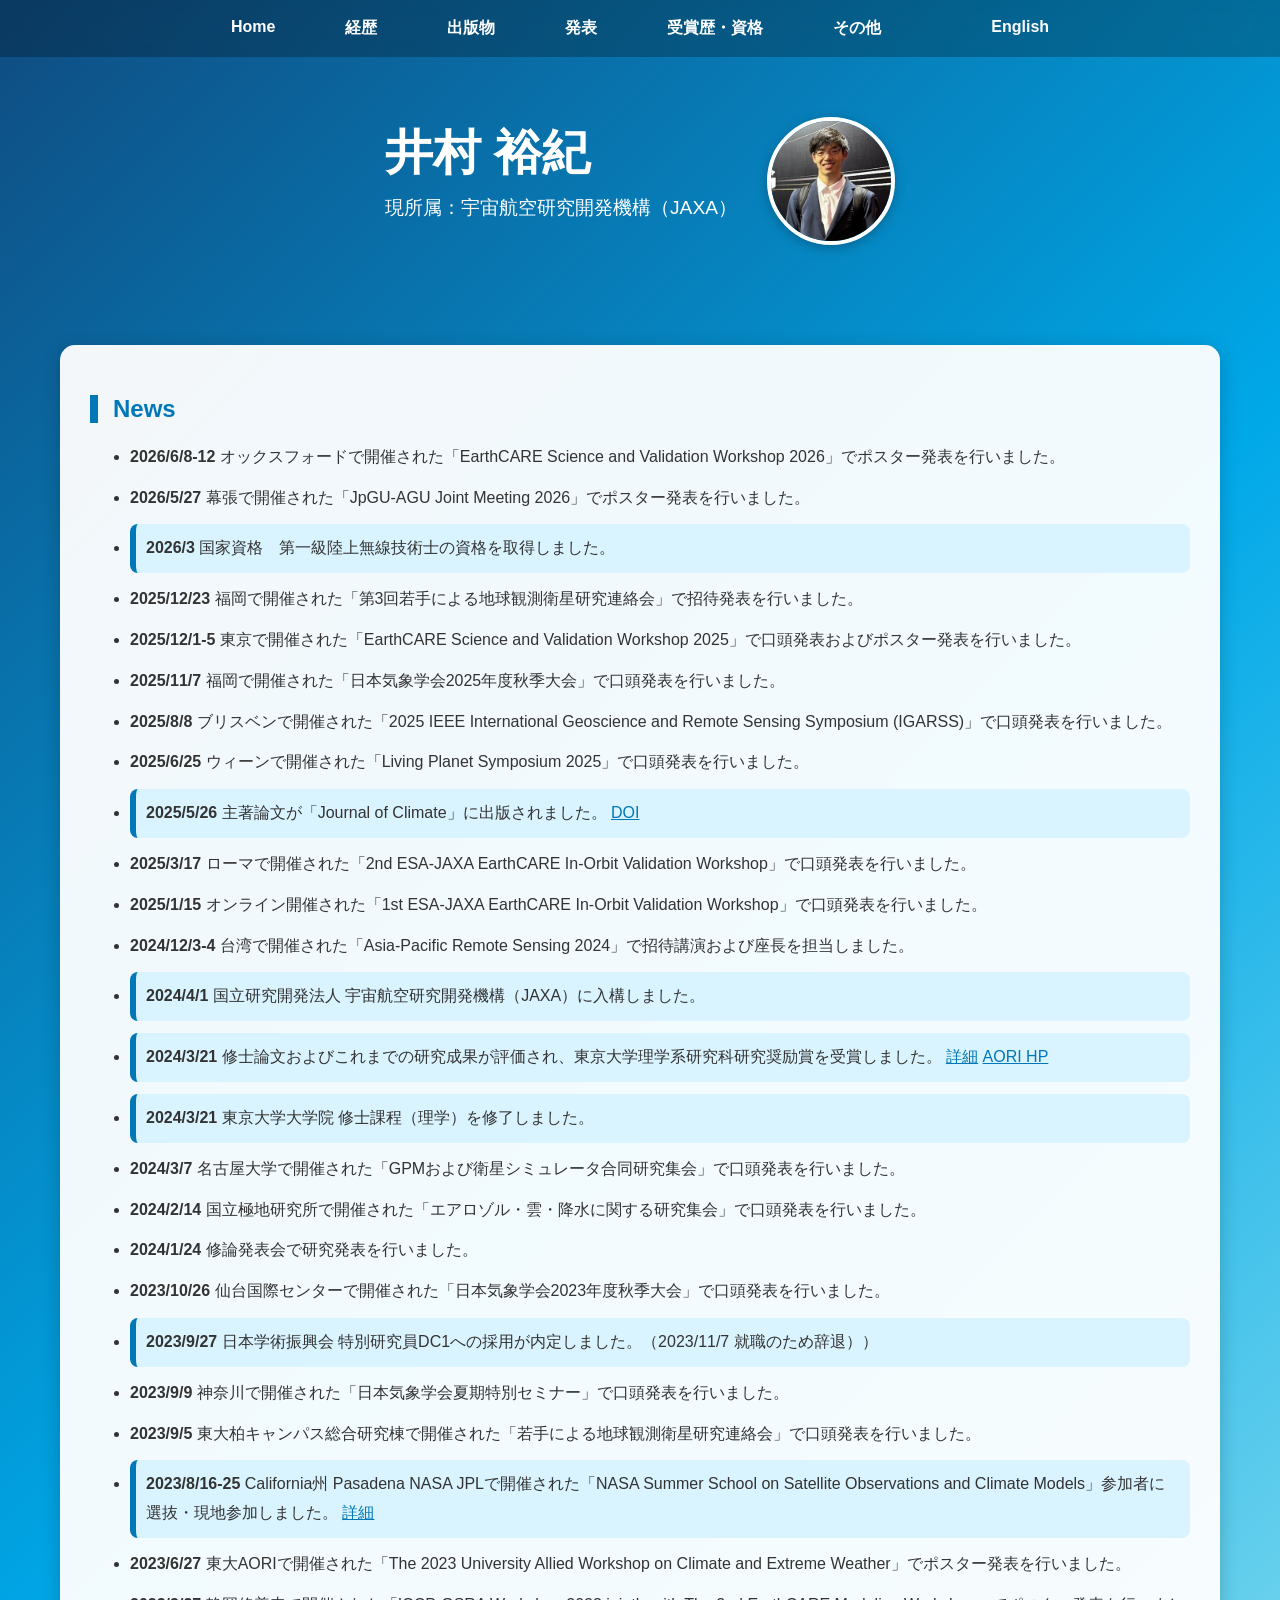
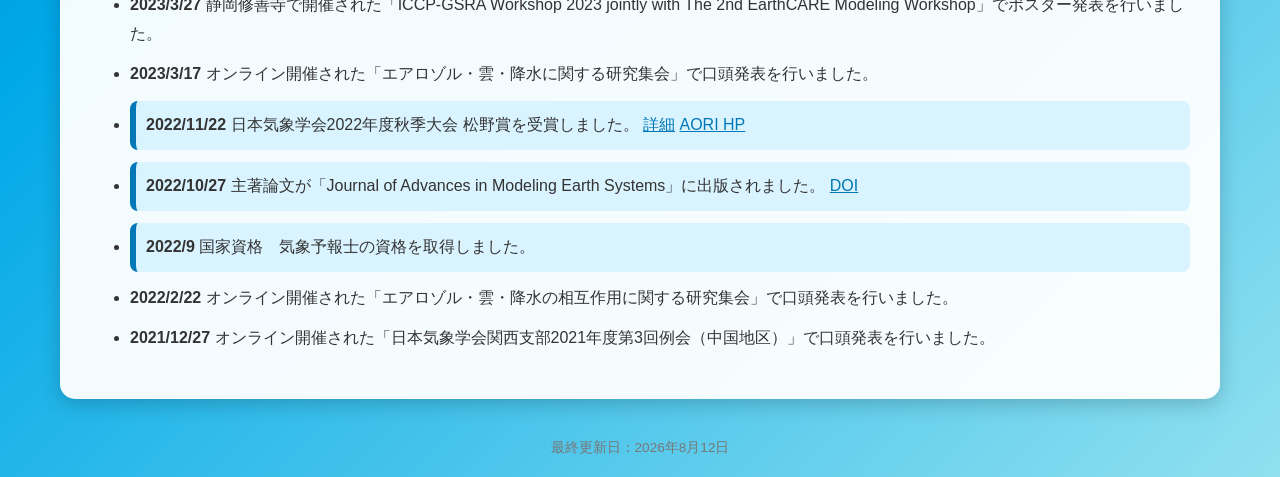
==== index.html @ b9963e09 "Update index.html" ====
<!DOCTYPE html>

<html lang="ja">
<head>
<meta charset="UTF-8">
<title>氏名 | Home</title>

<link rel="stylesheet" href="style.css">

</head>

<body>

<nav>
<ul class="menu">
<li><a href="index.html">Home</a></li>
<li><a href="career.html">経歴</a></li>
<li><a href="publications.html">出版物</a></li>
<li><a href="presentations.html">発表</a></li>
<li><a href="awards.html">受賞歴・資格</a></li>
<li><a href="others.html">その他</a></li>
<li style="margin-left:40px;">
<a href="index_en.html">English</a>
</li>

</ul>
</nav>

<header>
    <div style="
        display:flex;
        justify-content:center;
        align-items:center;
        gap:30px;
        color:white;
    ">

        <div style="text-align:left;">
            <h1 style="
                margin:0;
                font-size:3em;
            ">
                井村 裕紀
            </h1>

            <p style="
                margin-top:10px;
                font-size:1.2em;
            ">
                現所属：宇宙航空研究開発機構（JAXA）
            </p>
        </div>

        <img
            src="profile.jpg"
            alt="Profile Photo"
            style="
                width:120px;
                height:120px;
                object-fit:cover;
                border-radius:50%;
                border:4px solid white;
                box-shadow:0 3px 12px rgba(0,0,0,0.25);
            "
        >

    </div>
</header>

<section id="news">

<h2>News</h2>

<ul>


    
<li><strong>2026/6/8-12</strong> オックスフォードで開催された「EarthCARE Science and Validation Workshop 2026」でポスター発表を行いました。</li>
    
<li><strong>2026/5/27</strong> 幕張で開催された「JpGU-AGU Joint Meeting 2026」でポスター発表を行いました。</li>

<li style="background:#d9f3ff; padding:10px; border-left:6px solid #0077b6; border-radius:8px;">
    <strong>2026/3</strong> 国家資格　第一級陸上無線技術士の資格を取得しました。
</li>

<li><strong>2025/12/23</strong> 福岡で開催された「第3回若手による地球観測衛星研究連絡会」で招待発表を行いました。</li>

<li><strong>2025/12/1-5</strong> 東京で開催された「EarthCARE Science and Validation Workshop 2025」で口頭発表およびポスター発表を行いました。</li>

<li><strong>2025/11/7</strong> 福岡で開催された「日本気象学会2025年度秋季大会」で口頭発表を行いました。</li>
    
<li><strong>2025/8/8</strong> ブリスベンで開催された「2025 IEEE International Geoscience and Remote Sensing Symposium (IGARSS)」で口頭発表を行いました。</li>

<li><strong>2025/6/25</strong> ウィーンで開催された「Living Planet Symposium 2025」で口頭発表を行いました。</li>

<li style="background:#d9f3ff; padding:10px; border-left:6px solid #0077b6; border-radius:8px;">
    <strong>2025/5/26</strong> 主著論文が「Journal of Climate」に出版されました。
    <a href="https://doi.org/10.1175/JCLI-D-24-0335.1" target="_blank">DOI</a>
</li>
    
<li><strong>2025/3/17</strong> ローマで開催された「2nd ESA-JAXA EarthCARE In-Orbit Validation Workshop」で口頭発表を行いました。</li>

<li><strong>2025/1/15</strong> オンライン開催された「1st ESA-JAXA EarthCARE In-Orbit Validation Workshop」で口頭発表を行いました。</li>

<li><strong>2024/12/3-4</strong> 台湾で開催された「Asia-Pacific Remote Sensing 2024」で招待講演および座長を担当しました。</li>

<li style="background:#d9f3ff; padding:10px; border-left:6px solid #0077b6; border-radius:8px;">
    <strong>2024/4/1</strong> 国立研究開発法人 宇宙航空研究開発機構（JAXA）に入構しました。
</li>

<li style="background:#d9f3ff; padding:10px; border-left:6px solid #0077b6; border-radius:8px;">
    <strong>2024/3/21</strong> 修士論文およびこれまでの研究成果が評価され、東京大学理学系研究科研究奨励賞を受賞しました。
    <a href="https://www.s.u-tokyo.ac.jp/ja/info/10252/" target="_blank">詳細</a>
    <a href="https://www.aori.u-tokyo.ac.jp/aori_news/information/2024/20240312.html" target="_blank">AORI HP</a>
</li>

<li style="background:#d9f3ff; padding:10px; border-left:6px solid #0077b6; border-radius:8px;">
    <strong>2024/3/21</strong> 東京大学大学院 修士課程（理学）を修了しました。
</li>

<li><strong>2024/3/7</strong> 名古屋大学で開催された「GPMおよび衛星シミュレータ合同研究集会」で口頭発表を行いました。</li>

<li><strong>2024/2/14</strong> 国立極地研究所で開催された「エアロゾル・雲・降水に関する研究集会」で口頭発表を行いました。</li>

<li><strong>2024/1/24</strong> 修論発表会で研究発表を行いました。</li>

<li><strong>2023/10/26</strong> 仙台国際センターで開催された「日本気象学会2023年度秋季大会」で口頭発表を行いました。</li>

<li style="background:#d9f3ff; padding:10px; border-left:6px solid #0077b6; border-radius:8px;">
    <strong>2023/9/27</strong> 日本学術振興会 特別研究員DC1への採用が内定しました。（2023/11/7 就職のため辞退））
</li>
    
<li><strong>2023/9/9</strong> 神奈川で開催された「日本気象学会夏期特別セミナー」で口頭発表を行いました。</li>

<li><strong>2023/9/5</strong> 東大柏キャンパス総合研究棟で開催された「若手による地球観測衛星研究連絡会」で口頭発表を行いました。</li>

<li style="background:#d9f3ff; padding:10px; border-left:6px solid #0077b6; border-radius:8px;">
    <strong>2023/8/16-25</strong> California州 Pasadena NASA JPLで開催された「NASA Summer School on Satellite Observations and Climate Models」参加者に選抜・現地参加しました。
    <a href="https://climatesciences.jpl.nasa.gov/events/summer-school/archive/index.html" target="_blank">詳細</a>
</li>

<li><strong>2023/6/27</strong> 東大AORIで開催された「The 2023 University Allied Workshop on Climate and Extreme Weather」でポスター発表を行いました。</li>

<li><strong>2023/3/27</strong> 静岡修善寺で開催された「ICCP-GSRA Workshop 2023 jointly with The 2nd EarthCARE Modeling Workshop」でポスター発表を行いました。</li>

<li><strong>2023/3/17</strong> オンライン開催された「エアロゾル・雲・降水に関する研究集会」で口頭発表を行いました。</li>

<li style="background:#d9f3ff; padding:10px; border-left:6px solid #0077b6; border-radius:8px;">
    <strong>2022/11/22</strong> 日本気象学会2022年度秋季大会 松野賞を受賞しました。
    <a href="https://www.metsoc.jp/2022/11/22/30577" target="_blank">詳細</a>
    <a href="https://www.aori.u-tokyo.ac.jp/aori_news/information/2022/20221121.html" target="_blank">AORI HP</a>
</li>

<li style="background:#d9f3ff; padding:10px; border-left:6px solid #0077b6; border-radius:8px;">
    <strong>2022/10/27</strong> 主著論文が「Journal of Advances in Modeling Earth Systems」に出版されました。
    <a href="https://doi.org/10.1029/2022MS003046" target="_blank">DOI</a>
</li>

<li style="background:#d9f3ff; padding:10px; border-left:6px solid #0077b6; border-radius:8px;">
    <strong>2022/9</strong> 国家資格　気象予報士の資格を取得しました。
</li>

<li><strong>2022/2/22</strong> オンライン開催された「エアロゾル・雲・降水の相互作用に関する研究集会」で口頭発表を行いました。</li>
    
<li><strong>2021/12/27</strong> オンライン開催された「日本気象学会関西支部2021年度第3回例会（中国地区）」で口頭発表を行いました。</li>



</ul>

</section>

<footer> <p>最終更新日：2026年8月12日</p> </footer>
    
</body>
</html>
---- style.css ----
body {
    margin: 0;
    font-family: Arial, sans-serif;
    background: linear-gradient(135deg, #0f4c81, #00a8e8, #90e0ef);
    color: #333;
}

nav {
    background: rgba(0,0,0,0.25);
    backdrop-filter: blur(10px);
    position: sticky;
    top: 0;
    z-index: 100;
}

.menu {
    list-style: none;
    margin: 0;
    padding: 0;
    display: flex;
    justify-content: center;
}

.menu li {
    margin: 0;
}

.menu a {
    display: block;
    padding: 18px 35px;
    color: white;
    text-decoration: none;
    font-weight: bold;
}

.menu a:hover {
    background: rgba(255,255,255,0.2);
}

header {
    text-align: center;
    padding: 60px 20px;
    color: white;
}

header h1 {
    font-size: 3em;
    margin-bottom: 10px;
    color: white;
}

header p {
    font-size: 1.2em;
}

#news {
    max-width: 1100px;
    margin: 40px auto;
    background: rgba(255,255,255,0.95);
    padding: 30px;
    border-radius: 15px;
    box-shadow: 0 5px 20px rgba(0,0,0,0.2);
}

#news h2 {
    border-left: 8px solid #0077b6;
    padding-left: 15px;
    color: #0077b6;
}

#news ul {
    line-height: 1.8;
}

#news li {
    margin-bottom: 12px;
}

a {
    color: #0077b6;
}

a:hover {
    text-decoration: underline;
}

.container {
    max-width: 1100px;
    margin: 40px auto;
    background: rgba(255,255,255,0.95);
    padding: 40px;
    border-radius: 15px;
    box-shadow: 0 5px 20px rgba(0,0,0,0.2);
}

.container h1 {
    color: #0077b6;
}

.container h2 {
    border-left: 8px solid #0077b6;
    padding-left: 15px;
    color: #0077b6;
    margin-top: 50px;
    margin-bottom: 25px;
}

.timeline {
    list-style: none;
    padding: 0;
    margin: 0;
    position: relative;
}

.timeline::before {
    content: "";
    position: absolute;
    left: 14px;
    top: 0;
    bottom: 0;
    width: 3px;
    background: #90e0ef;
}

.timeline li {
    position: relative;
    margin-left: 40px;
    margin-bottom: 25px;
    padding: 15px 20px;
    background: #f8fcff;
    border-radius: 10px;
    box-shadow: 0 2px 8px rgba(0,0,0,0.08);
}

.timeline li::before {
    content: "";
    position: absolute;
    left: -33px;
    top: 22px;
    width: 12px;
    height: 12px;
    background: #0077b6;
    border-radius: 50%;
}

.period {
    font-weight: bold;
    color: #0077b6;
}

.lab-box {
    background: white;
    border: 1px solid #d7e9f3;
    border-left: 6px solid #0077b6;
    padding: 20px;
    margin-bottom: 20px;
    border-radius: 12px;
    box-shadow: 0 3px 12px rgba(0,0,0,0.08);
    transition: transform 0.2s;
}

.lab-box:hover {
    transform: translateY(-2px);
}

.page-header {
    text-align: center;
    color: white;
    padding: 50px 20px 30px;
}

.page-header h1 {
    color: white;
    font-size: 3rem;
    margin-bottom: 10px;
}

.page-header p {
    font-size: 1.1rem;
    opacity: 0.95;
}

.publication-list {
    list-style: none;
    padding: 0;
}

.publication-list li {
    background: #f8fcff;
    border-left: 5px solid #0077b6;
    border-radius: 10px;
    padding: 18px 22px;
    margin-bottom: 18px;
    box-shadow: 0 2px 8px rgba(0,0,0,0.08);
    line-height: 1.8;
}

.me {
    font-weight: bold;
    color: #005f99;
}

.publication-list a {
    display: inline-block;
    margin-top: 8px;
    padding: 4px 12px;
    background: #0077b6;
    color: white;
    text-decoration: none;
    border-radius: 20px;
    font-size: 0.9em;
}

.publication-list a:hover {
    background: #005f99;
    text-decoration: none;
}

.status-review {
    background: #fff3cd;
    color: #856404;
    padding: 4px 10px;
    border-radius: 20px;
    font-size: 0.85em;
    font-weight: bold;
}

.status-scheduled {
    display: inline-block;
    margin-right: 8px;
    padding: 3px 8px;
    background: #fff3cd;
    color: #856404;
    border: 1px solid #ffe69c;
    border-radius: 5px;
    font-size: 0.8em;
    font-weight: bold;
}

.award-list {
    list-style: none;
    padding: 0;
}

.award-list li {
    background: #f8fcff;
    border-left: 5px solid #0077b6;
    border-radius: 10px;
    padding: 18px 22px;
    margin-bottom: 18px;
    box-shadow: 0 2px 8px rgba(0,0,0,0.08);
    line-height: 1.8;
}

.award-type {
    display: inline-block;
    font-size: 0.75em;
    font-weight: bold;
    color: white;
    background: #0077b6;
    padding: 2px 8px;
    border-radius: 12px;
    margin-right: 8px;
}

.lab-box p {
    margin: 0 0 12px 0;
    line-height: 1.8;
}

.research-box {
    background: linear-gradient(135deg, #f8fcff, #ffffff);
    border-left: 6px solid #0077b6;
    padding: 22px;
    border-radius: 12px;
    box-shadow: 0 3px 12px rgba(0,0,0,0.08);
}

footer { text-align: center; margin: 40px 0 20px; color: #777; font-size: 0.85em; }
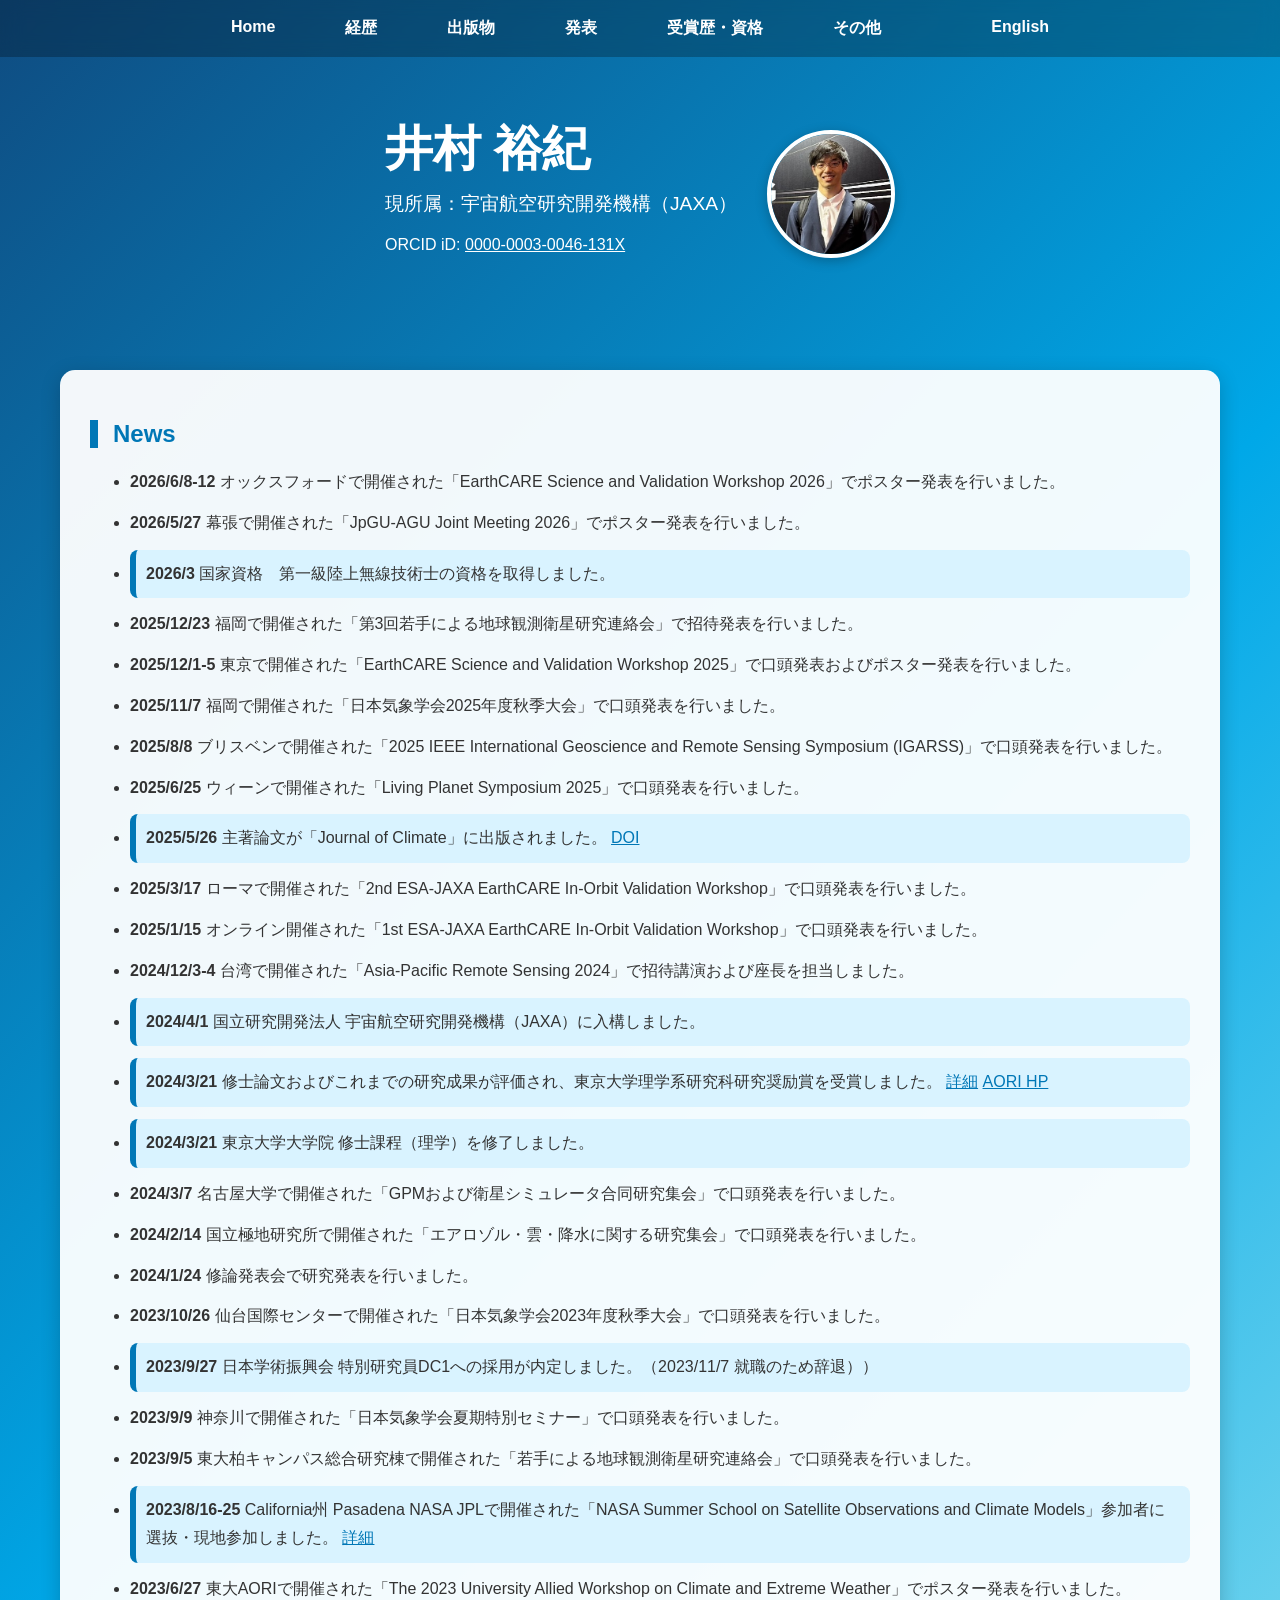
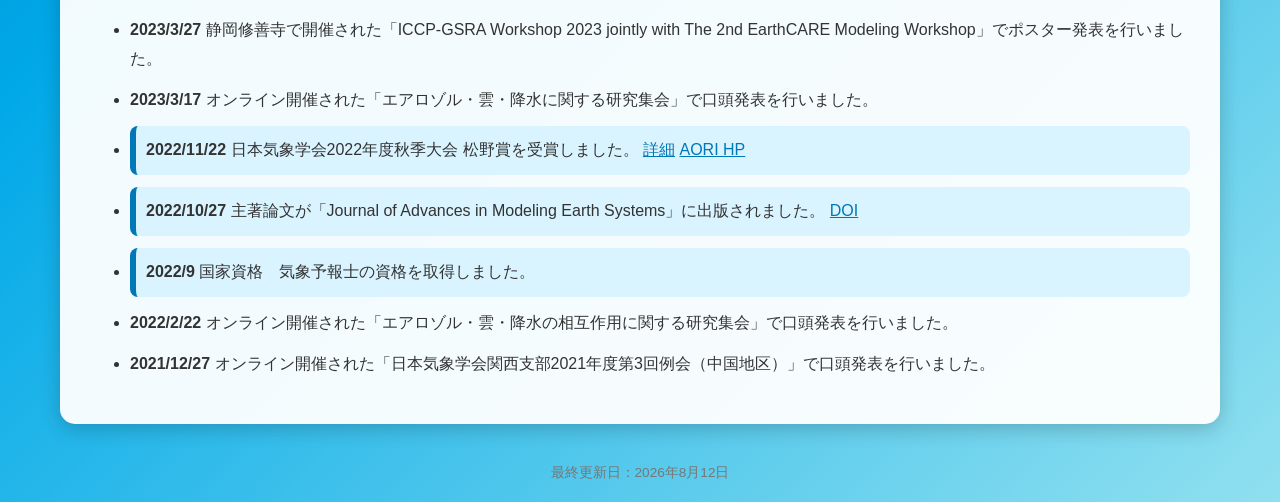
==== commit dd1e0dba: "Update index.html" ====
--- a/index.html
+++ b/index.html
@@ -48,6 +48,17 @@
                 font-size:1.2em;
             ">
                 現所属：宇宙航空研究開発機構（JAXA）
+            </p>
+            <p style="
+                margin-top:8px;
+                font-size:1em;
+            ">
+                ORCID iD:
+                <a href="https://orcid.org/0000-0003-0046-131X"
+                   target="_blank"
+                   style="color:white;">
+                    0000-0003-0046-131X
+                </a>
             </p>
         </div>
 
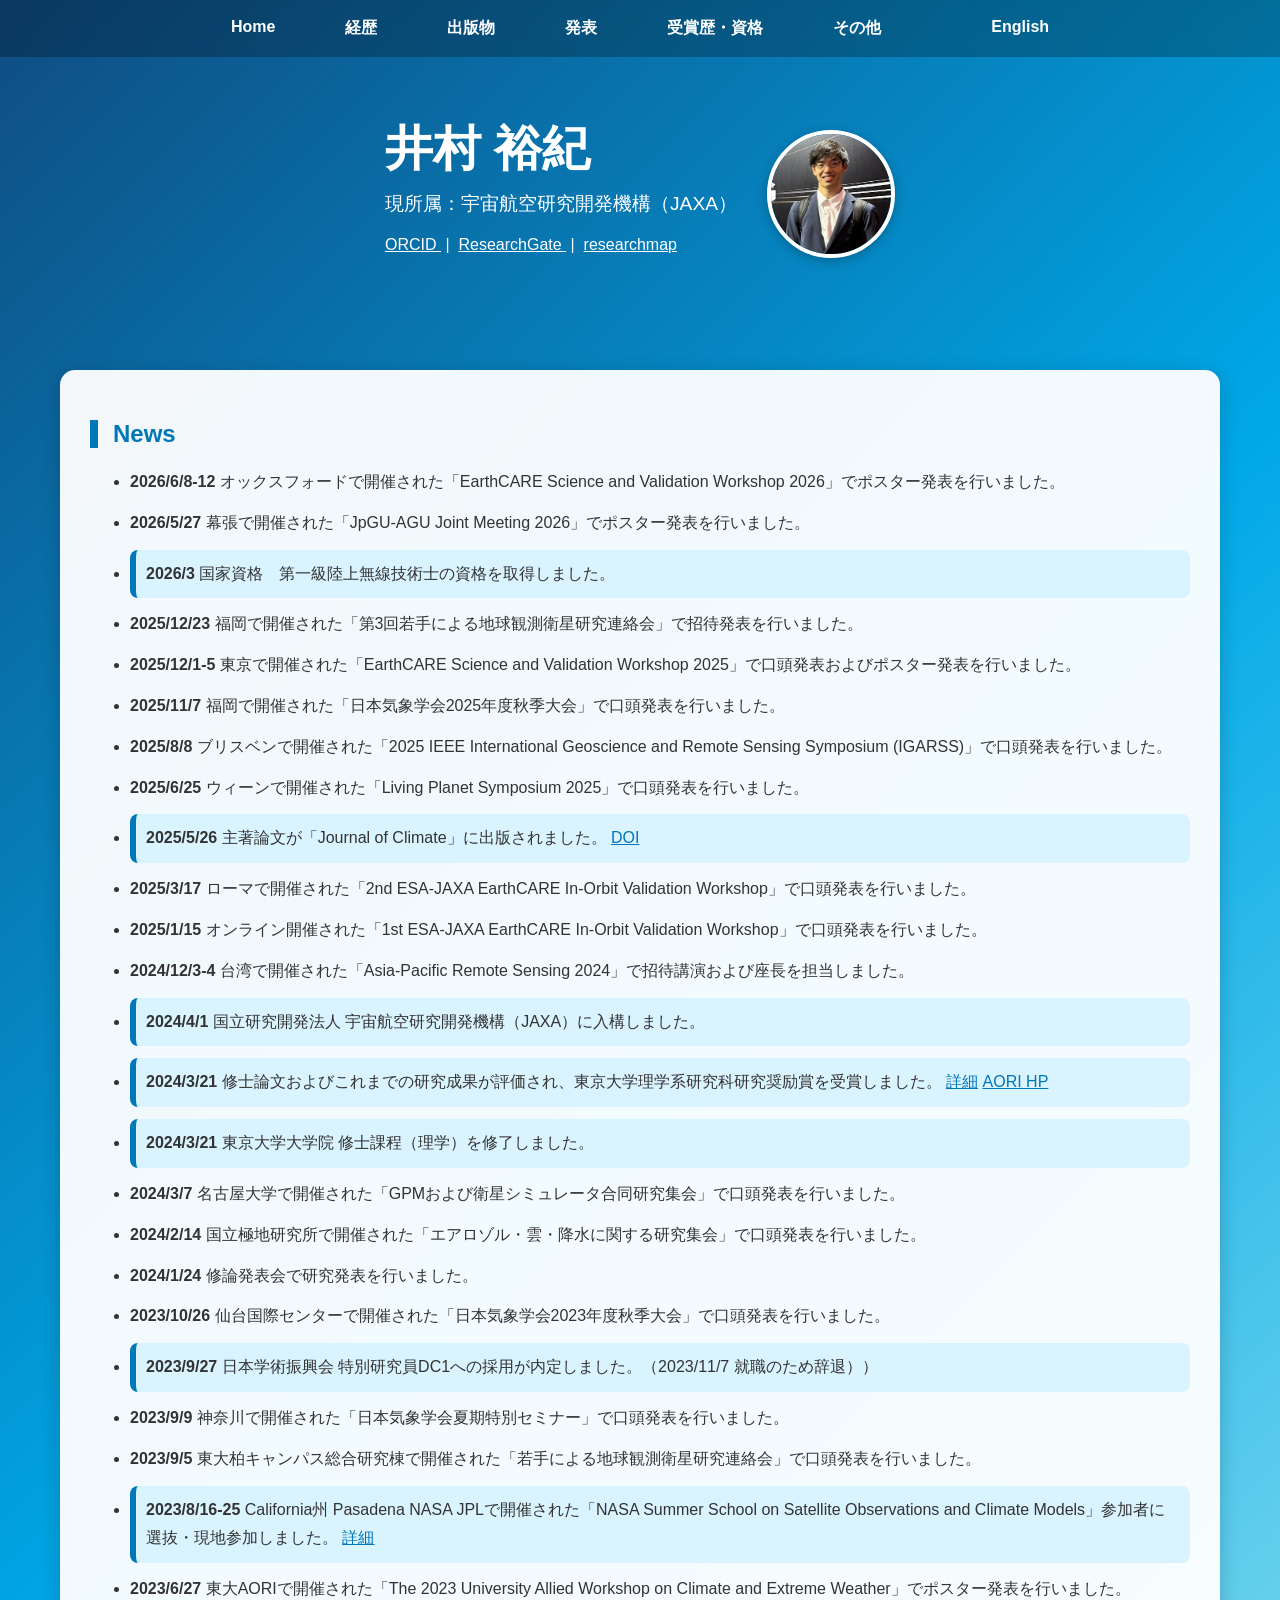
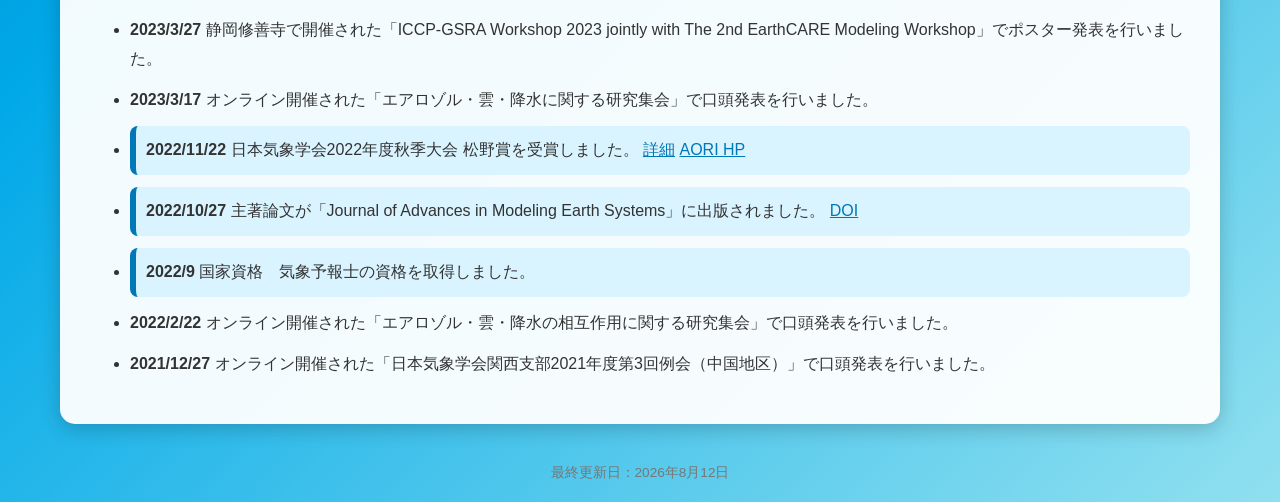
==== commit 892326be: "Update index.html" ====
--- a/index.html
+++ b/index.html
@@ -49,15 +49,27 @@
             ">
                 現所属：宇宙航空研究開発機構（JAXA）
             </p>
+
             <p style="
-                margin-top:8px;
+                margin-top:12px;
                 font-size:1em;
             ">
-                ORCID iD:
                 <a href="https://orcid.org/0000-0003-0046-131X"
                    target="_blank"
                    style="color:white;">
-                    0000-0003-0046-131X
+                    ORCID
+                </a>
+                &nbsp;|&nbsp;
+                <a href="https://www.researchgate.net/profile/Yuki-Imura-2"
+                   target="_blank"
+                   style="color:white;">
+                    ResearchGate
+                </a>
+                &nbsp;|&nbsp;
+                <a href="https://researchmap.jp/y-imura"
+                   target="_blank"
+                   style="color:white;">
+                    researchmap
                 </a>
             </p>
         </div>
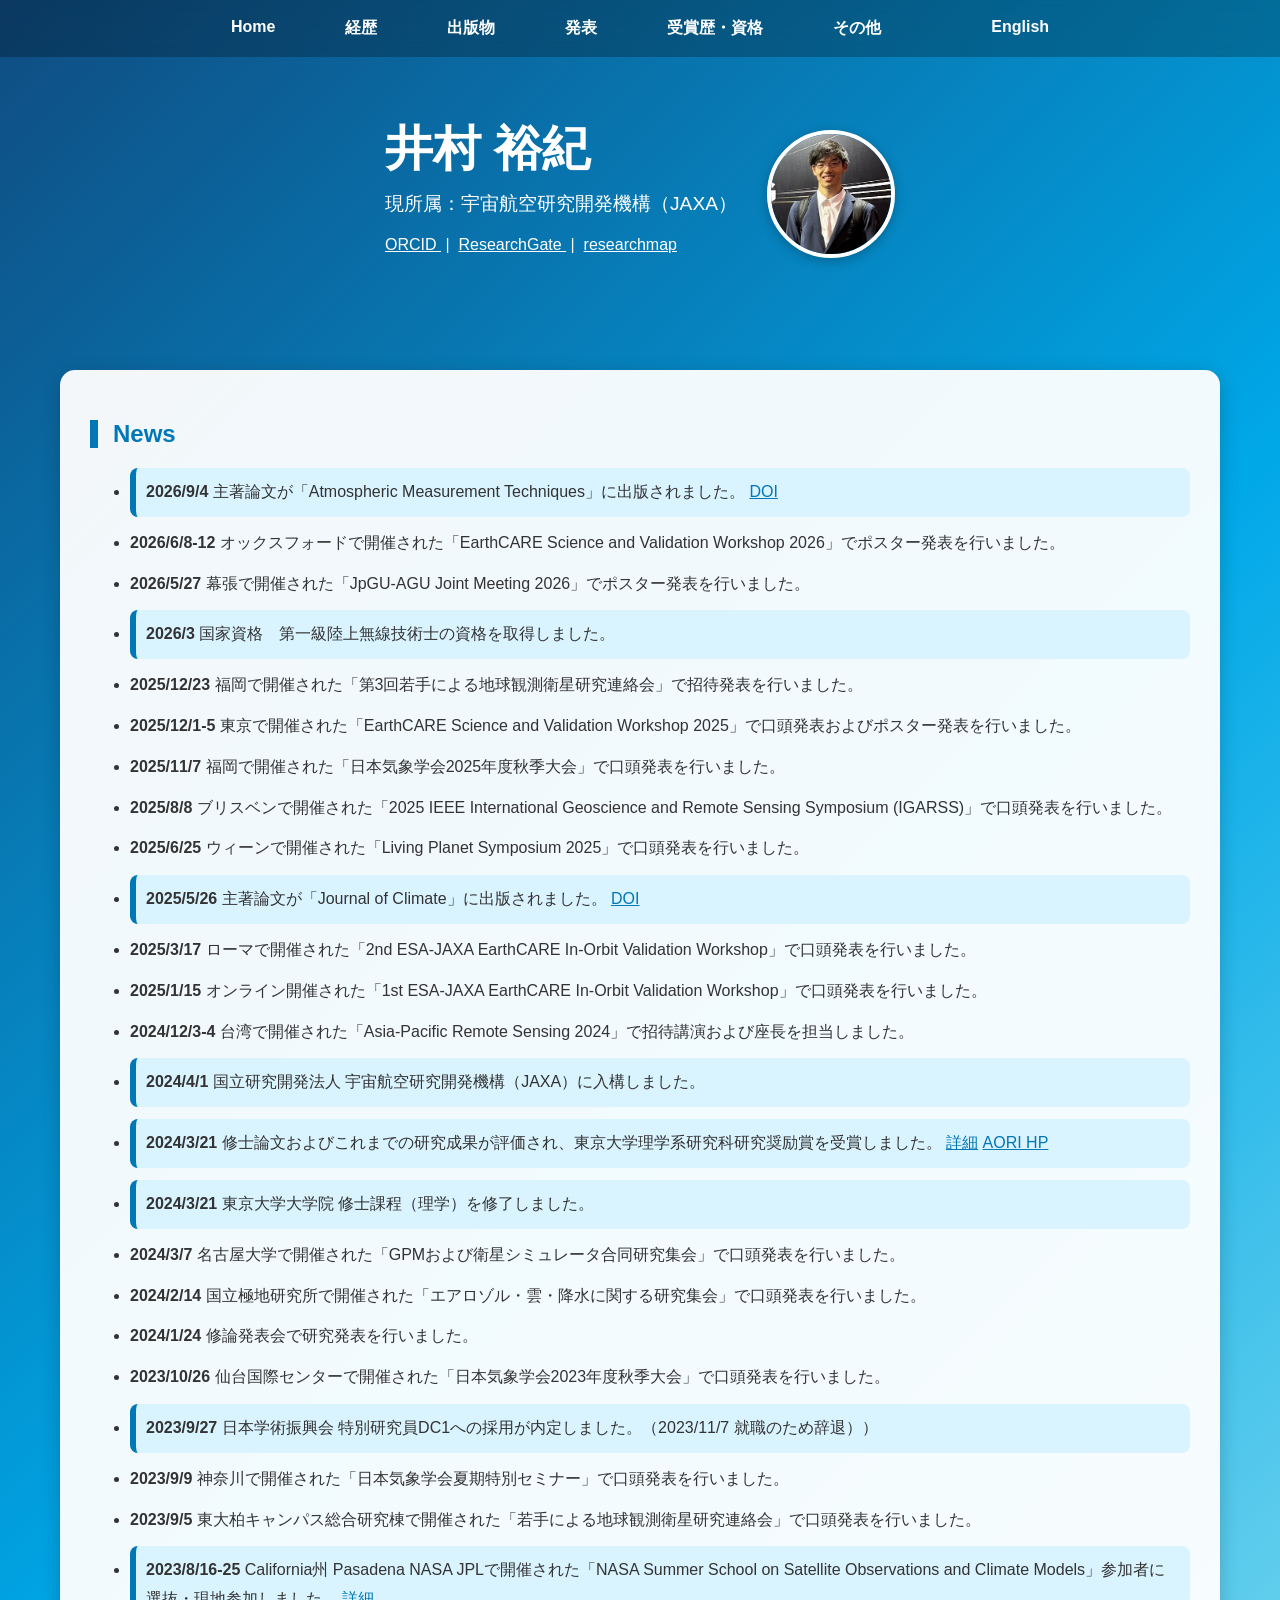
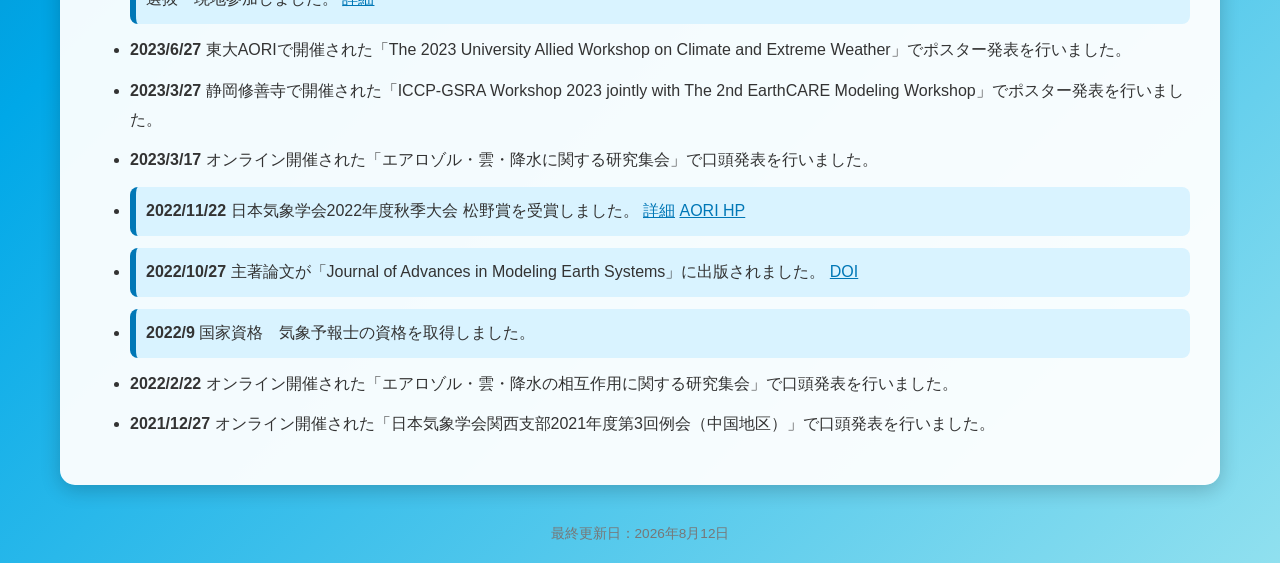
==== commit 26a420af: "Update index.html" ====
--- a/index.html
+++ b/index.html
@@ -2,11 +2,17 @@
 
 <html lang="ja">
 <head>
-<meta charset="UTF-8">
-<title>氏名 | Home</title>
-
-<link rel="stylesheet" href="style.css">
-
+    <meta charset="UTF-8">
+    <title>井村裕紀 | Yuki Imura | JAXA</title>
+    <meta name="description"
+          content="井村裕紀（Yuki Imura）の研究者ホームページ。EarthCARE/CPR、雲・降水・エアロゾル、気候モデル等の研究に取り組んでいます。">
+    <meta name="keywords"
+          content="井村裕紀, Yuki Imura, JAXA, EarthCARE, Cloud Profiling Radar, 雲, 降水, エアロゾル, 気候モデル">
+    <meta name="author" content="Yuki Imura">
+    <meta name="robots" content="index, follow">
+    <link rel="canonical" href="https://yukiimuracloud.github.io/yimura/index.html">
+    <meta name="google-site-verification" content="xsHFGHtX_opCMLnWdC4inANSjsuw3PGh0MvcX5pX3yw" />
+    <link rel="stylesheet" href="style.css">
 </head>
 
 <body>
@@ -96,7 +102,10 @@
 
 <ul>
 
-
+<li style="background:#d9f3ff; padding:10px; border-left:6px solid #0077b6; border-radius:8px;">
+    <strong>2026/9/4</strong> 主著論文が「Atmospheric Measurement Techniques」に出版されました。
+    <a href="https://doi.org/10.5194/amt-19-5617-2026" target="_blank">DOI</a>
+</li>
     
 <li><strong>2026/6/8-12</strong> オックスフォードで開催された「EarthCARE Science and Validation Workshop 2026」でポスター発表を行いました。</li>
     
